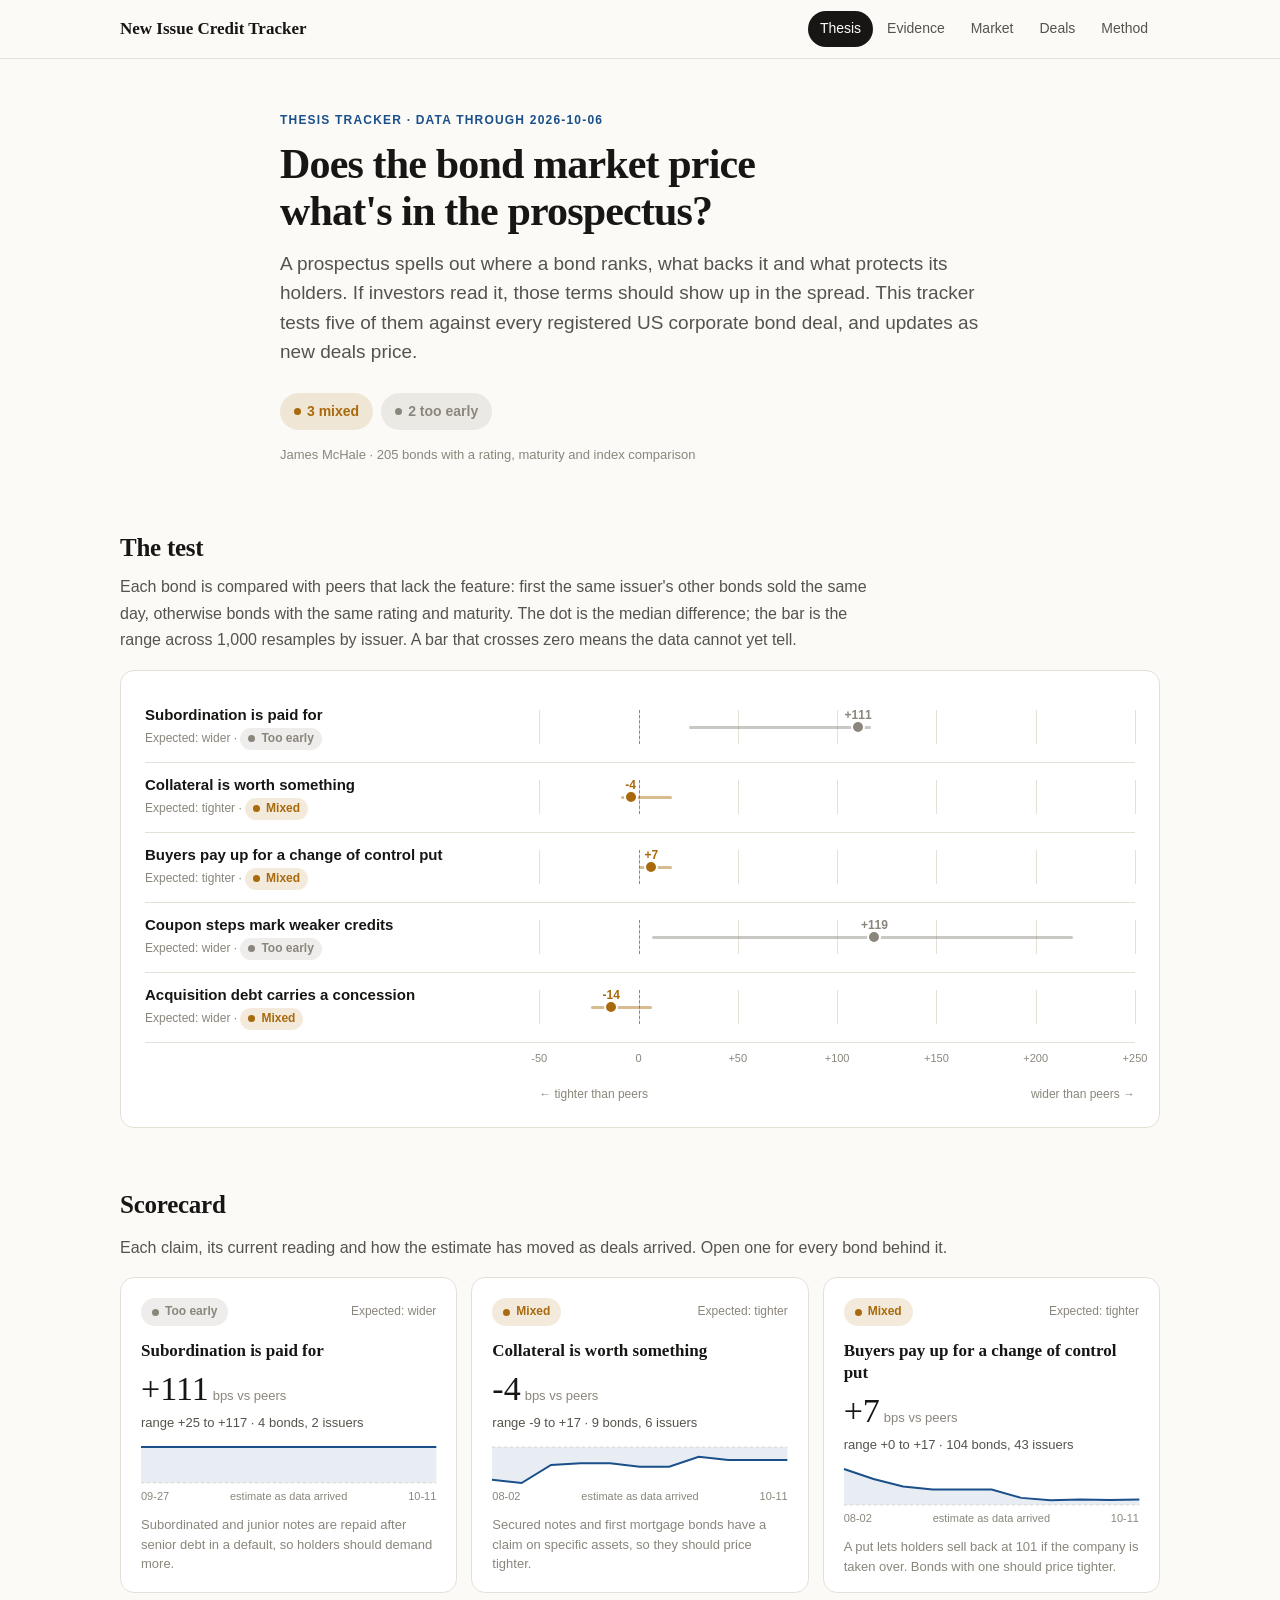
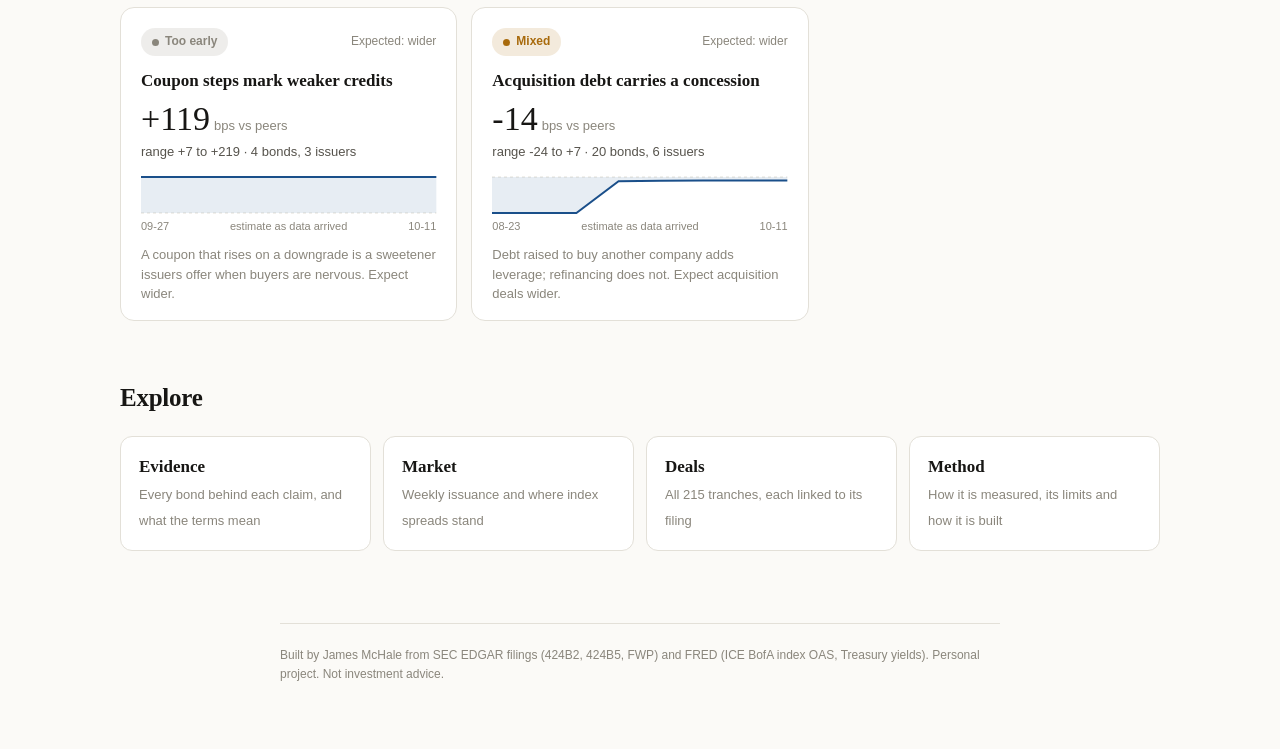
==== site/index.html @ 5d70017f "Weekly update on GitHub Actions weekly.py runs the whole pipeline: new term sheets, proceeds, struct" ====
<!doctype html><html lang="en"><head><meta charset="utf-8">
<meta name="viewport" content="width=device-width,initial-scale=1">
<title>Does the bond market price what's in the prospectus?</title>
<meta name="description" content="A live test of whether ranking, collateral, covenants and use of proceeds show up in new issue corporate bond spreads, read from SEC filings.">
<meta property="og:title" content="Does the bond market price what's in the prospectus?"><meta property="og:description" content="A live test of whether ranking, collateral, covenants and use of proceeds show up in new issue corporate bond spreads, read from SEC filings.">
<meta property="og:type" content="website"><meta name="twitter:card" content="summary">
<link rel="stylesheet" href="style.css"></head>
<body data-page="thesis"><div id="tip"></div>
<div class="site"><div class="in"><a class="brand" href="index.html">New Issue Credit Tracker</a><nav><a href="index.html" aria-current=page>Thesis</a><a href="evidence.html">Evidence</a><a href="market.html">Market</a><a href="deals.html">Deals</a><a href="method.html">Method</a></nav></div></div>

<header class="page col">
  <p class="kicker">Thesis tracker · data through 2026-10-06</p>
  <h1>Does the bond market price what's in the prospectus?</h1>
  <p class="dek">A prospectus spells out where a bond ranks, what backs it and what protects its holders.
  If investors read it, those terms should show up in the spread. This tracker tests five of them against
  every registered US corporate bond deal, and updates as new deals price.</p>
  <div class="verdicts"><span class="pill big v-mixed">3 mixed</span><span class="pill big v-early">2 too early</span></div>
  <p class="byline">James McHale · 205 bonds with a rating, maturity and index comparison</p>
</header>
<main class="wide">
  <h2>The test</h2>
  <p class="col" style="padding:0;margin-left:0">Each bond is compared with peers that lack the feature: first the same
  issuer's other bonds sold the same day, otherwise bonds with the same rating and maturity. The dot is the
  median difference; the bar is the range across 1,000 resamples by issuer. A bar that crosses zero means
  the data cannot yet tell.</p>
  <div class="panel forest" id="forest"></div>

  <h2>Scorecard</h2>
  <p>Each claim, its current reading and how the estimate has moved as deals arrived. Open one for every bond behind it.</p>
  <div class="cards" id="cards"></div>

  <h2>Explore</h2>
  <div class="next">
    <a href="evidence.html"><b>Evidence</b><span>Every bond behind each claim, and what the terms mean</span></a>
    <a href="market.html"><b>Market</b><span>Weekly issuance and where index spreads stand</span></a>
    <a href="deals.html"><b>Deals</b><span>All 215 tranches, each linked to its filing</span></a>
    <a href="method.html"><b>Method</b><span>How it is measured, its limits and how it is built</span></a>
  </div>
</main>
<div class="col"><footer>Built by James McHale from SEC EDGAR filings (424B2, 424B5, FWP) and FRED
(ICE BofA index OAS, Treasury yields). Personal project. Not investment advice.</footer></div>
<script src="data.js"></script><script src="app.js"></script></body></html>
---- site/style.css ----
:root{color-scheme:light;--bg:#fbfaf7;--surface:#fff;--line:#e3e0d8;--ink:#171614;--ink2:#56534c;
--ink3:#8a867c;--accent:#1a4f8a;--s1:#2a78d6;--s2:#eb6834;--s3:#9b978d;--chip:#f1efe9;
--hold:#1b7f4c;--not:#c2410c;--mixed:#a86a0c;--early:#8a867c}
@media (prefers-color-scheme:dark){:root:not([data-theme=light]){color-scheme:dark;--bg:#15150f;--surface:#1b1b18;
--line:#302f2a;--ink:#f7f5ef;--ink2:#c2bfb4;--ink3:#8d8a80;--accent:#7fb2ee;--s1:#3987e5;--s2:#d95926;
--s3:#6f6c63;--chip:#26261f;--hold:#4cc38a;--not:#f0844e;--mixed:#e3a63c;--early:#8d8a80}}
:root[data-theme=dark]{color-scheme:dark;--bg:#15150f;--surface:#1b1b18;--line:#302f2a;--ink:#f7f5ef;
--ink2:#c2bfb4;--ink3:#8d8a80;--accent:#7fb2ee;--s1:#3987e5;--s2:#d95926;--s3:#6f6c63;--chip:#26261f;
--hold:#4cc38a;--not:#f0844e;--mixed:#e3a63c;--early:#8d8a80}
*{box-sizing:border-box}
html{scroll-padding-top:72px}
body{margin:0;background:var(--bg);color:var(--ink);font:16px/1.65 ui-sans-serif,-apple-system,"Segoe UI",sans-serif}
a{color:var(--accent)}
.col{max-width:760px;margin:0 auto;padding:0 20px}
.wide{max-width:1080px;margin:0 auto;padding:0 20px}
.site{border-bottom:1px solid var(--line);background:var(--bg);position:sticky;top:0;z-index:20}
.site .in{max-width:1080px;margin:0 auto;padding:0 20px;display:flex;align-items:center;gap:24px;min-height:58px}
.brand{font-family:Georgia,serif;font-weight:600;color:var(--ink);text-decoration:none;font-size:17px;white-space:nowrap}
.site nav{display:flex;gap:2px;margin-left:auto;overflow-x:auto}
.site nav a{color:var(--ink2);text-decoration:none;font-size:14px;padding:6px 12px;border-radius:999px;white-space:nowrap}
.site nav a:hover{color:var(--ink);background:var(--chip)}
.site nav a[aria-current=page]{background:var(--ink);color:var(--bg)}
header.page{padding-top:52px;padding-bottom:6px}
.kicker{font-size:12px;text-transform:uppercase;letter-spacing:.1em;color:var(--accent);font-weight:600;margin:0 0 10px}
h1{font-family:Georgia,"Iowan Old Style",serif;font-size:42px;line-height:1.12;letter-spacing:-.02em;margin:0 0 14px;font-weight:600;text-wrap:balance}
h2{font-family:Georgia,serif;font-size:25px;letter-spacing:-.01em;margin:56px 0 6px;font-weight:600}
h3{font-size:13px;text-transform:uppercase;letter-spacing:.08em;color:var(--ink3);margin:28px 0 8px;font-weight:600}
.dek{font-size:19px;line-height:1.55;color:var(--ink2);margin:0 0 8px;text-wrap:pretty}
.byline{font-size:13px;color:var(--ink3);margin:14px 0 0}
p{color:var(--ink2);margin:10px 0 14px}
.verdicts{display:flex;flex-wrap:wrap;gap:8px;margin:26px 0 0}
.pill{display:inline-flex;align-items:center;gap:6px;font-size:12px;font-weight:600;border-radius:999px;padding:4px 11px;white-space:nowrap}
.pill::before{content:"";width:7px;height:7px;border-radius:50%;background:currentColor}
.pill.big{font-size:14px;padding:7px 14px}
.v-hold{color:var(--hold);background:color-mix(in srgb,var(--hold) 13%,transparent)}
.v-not{color:var(--not);background:color-mix(in srgb,var(--not) 13%,transparent)}
.v-mixed{color:var(--mixed);background:color-mix(in srgb,var(--mixed) 14%,transparent)}
.v-early{color:var(--early);background:color-mix(in srgb,var(--early) 15%,transparent)}
.panel{background:var(--surface);border:1px solid var(--line);border-radius:14px;padding:22px 24px;margin:16px 0 0}
.panel .cap{font-size:12px;color:var(--ink3);margin:14px 0 0}
.forest .row{display:grid;grid-template-columns:minmax(0,38%) 1fr;gap:18px;align-items:center;padding:12px 0;
border-bottom:1px solid var(--line);text-decoration:none;color:inherit}
.forest .row:last-child{border-bottom:none}
.forest a.row:hover .name{color:var(--accent)}
.forest .name{font-size:15px;font-weight:600;color:var(--ink);line-height:1.35}
.forest .sub{font-size:12px;color:var(--ink3);margin-top:3px}
.track{position:relative;height:34px}
.track .zero{position:absolute;top:0;bottom:0;width:0;border-left:1px dashed var(--ink3)}
.track .gl{position:absolute;top:0;bottom:0;width:0;border-left:1px solid var(--line)}
.track .wh{position:absolute;top:50%;height:3px;margin-top:-1.5px;border-radius:2px;opacity:.45;background:currentColor}
.track .pt{position:absolute;top:50%;width:14px;height:14px;margin:-7px 0 0 -7px;border-radius:50%;
background:currentColor;border:2px solid var(--surface)}
.track .lab{position:absolute;top:-4px;font-size:12px;font-weight:600;font-variant-numeric:tabular-nums;transform:translateX(-50%);white-space:nowrap}
.axis{display:grid;grid-template-columns:minmax(0,38%) 1fr;gap:18px;margin-top:6px}
.axis .ticks{position:relative;height:18px;font-size:11px;color:var(--ink3);font-variant-numeric:tabular-nums}
.axis .ticks span{position:absolute;transform:translateX(-50%)}
.axis .ends{grid-column:2;display:flex;justify-content:space-between;font-size:12px;color:var(--ink3)}
.cards{display:grid;grid-template-columns:repeat(auto-fill,minmax(300px,1fr));gap:14px;margin-top:16px}
.card{display:block;background:var(--surface);border:1px solid var(--line);border-radius:14px;padding:20px 20px 16px;
text-decoration:none;color:inherit;transition:border-color .15s,transform .15s}
.card:hover{border-color:var(--ink3);transform:translateY(-1px)}
.card .top{display:flex;justify-content:space-between;align-items:center;gap:8px}
.card .exp{font-size:12px;color:var(--ink3)}
.card h3{font:600 17px/1.3 Georgia,serif;color:var(--ink);text-transform:none;letter-spacing:0;margin:14px 0 8px}
.card .num{font-family:Georgia,serif;font-size:34px;font-variant-numeric:tabular-nums;line-height:1.1}
.card .num small{font:13px ui-sans-serif,sans-serif;color:var(--ink3);margin-left:4px}
.card .meta{font-size:13px;color:var(--ink2);margin:4px 0 10px}
.card .why{font-size:13px;color:var(--ink3);margin:10px 0 0;line-height:1.5}
.spark{display:block;width:100%;height:44px}
.spark{margin-top:6px}.spark .ln{fill:none;stroke:var(--accent);stroke-width:2;vector-effect:non-scaling-stroke}
.spark .ar{fill:color-mix(in srgb,var(--accent) 10%,transparent)}
.spark .z{stroke:var(--line);stroke-dasharray:3 3;vector-effect:non-scaling-stroke}
.spark-cap{display:flex;justify-content:space-between;font-size:11px;color:var(--ink3)}
.next{display:grid;grid-template-columns:repeat(auto-fill,minmax(220px,1fr));gap:12px;margin:18px 0 0}
.next a{display:block;padding:16px 18px;border:1px solid var(--line);border-radius:12px;text-decoration:none;color:var(--ink);background:var(--surface)}
.next a:hover{border-color:var(--ink3)}
.next b{display:block;font-family:Georgia,serif;font-size:17px;font-weight:600}
.next span{font-size:13px;color:var(--ink3)}
.claimnav{display:flex;flex-wrap:wrap;gap:8px;margin:22px 0 0}
.claimnav a{font-size:13px;text-decoration:none;color:var(--ink2);background:var(--chip);border-radius:999px;padding:6px 12px}
.claimnav a:hover{color:var(--ink)}
section.claim{border-top:1px solid var(--line);margin-top:56px;padding-top:8px}
section.claim h2{margin-top:22px}
.facts{display:flex;flex-wrap:wrap;gap:28px;margin:18px 0 6px}
.facts .v{font-family:Georgia,serif;font-size:26px;font-variant-numeric:tabular-nums}
.facts .k{font-size:12px;color:var(--ink3);text-transform:uppercase;letter-spacing:.06em}
.strip{position:relative;height:120px;margin:8px 0 0}
.strip .zero{position:absolute;top:0;bottom:22px;border-left:1px dashed var(--ink3)}
.strip .medl{position:absolute;top:0;bottom:22px;border-left:2px solid var(--ink)}
.strip .medl span{position:absolute;top:-2px;left:6px;font-size:11px;font-weight:600;white-space:nowrap}
.strip .d{position:absolute;width:12px;height:12px;margin-left:-6px;border-radius:50%;border:1.5px solid var(--surface);cursor:pointer}
.strip .d.issuer{background:var(--s1)}.strip .d.cell{background:var(--s3)}
.strip .t{position:absolute;bottom:0;font-size:11px;color:var(--ink3);transform:translateX(-50%);font-variant-numeric:tabular-nums}
.callout{border-left:3px solid var(--accent);padding:4px 0 4px 16px;margin:18px 0}
.callout p{margin:4px 0;color:var(--ink)}
.checks{font-size:14px;color:var(--ink2);padding-left:20px;margin:10px 0}
.stats{display:flex;flex-wrap:wrap;gap:34px;margin:22px 0 4px}
.stat .v{font-family:Georgia,serif;font-size:28px;font-variant-numeric:tabular-nums}
.stat .k{font-size:12px;color:var(--ink3);text-transform:uppercase;letter-spacing:.06em}
.controls{display:flex;flex-wrap:wrap;gap:8px;align-items:center;margin:16px 0 4px}
.controls.sticky{position:sticky;top:58px;background:var(--bg);padding:12px 0;z-index:5;border-bottom:1px solid var(--line)}
button.f,select,input{font:13px ui-sans-serif,sans-serif;color:var(--ink);background:var(--surface);
border:1px solid var(--line);border-radius:999px;padding:6px 13px;cursor:pointer}
button.f[aria-pressed=true]{background:var(--ink);color:var(--bg);border-color:var(--ink)}
input{cursor:text;border-radius:8px;min-width:190px}
select.fsel{border-radius:8px}
.chip{background:var(--chip);border-radius:999px;padding:5px 11px;font-size:12px;color:var(--ink2);cursor:pointer}
.chip b{color:var(--ink)}
.gap{width:10px}
figure{margin:14px 0 0;background:var(--surface);border:1px solid var(--line);border-radius:12px;padding:16px}
figcaption{font-size:12px;color:var(--ink3);margin-top:10px}
svg{width:100%;height:auto;display:block;overflow:visible}
.bar{fill:var(--accent);cursor:pointer}
.bar:hover{opacity:.75}
.bar.off{fill:var(--line)}
.dot{stroke:var(--surface);stroke-width:1.5;cursor:pointer}
.dot.p1{fill:var(--s1)}.dot.p2{fill:var(--s2)}.dot.p3{fill:var(--s3);opacity:.55}
.grid{stroke:var(--line)}
.zero{stroke:var(--ink3);stroke-dasharray:3 3}
.tick{fill:var(--ink3);font-size:12px;font-variant-numeric:tabular-nums}
.axl{fill:var(--ink3);font-size:12px}
.line{fill:none;stroke-width:2.5}
.line.bbb{stroke:var(--s1)}.line.bb{stroke:var(--s2)}
.legend{display:flex;gap:18px;flex-wrap:wrap;font-size:12px;color:var(--ink2);margin-top:12px}
.key{width:9px;height:9px;border-radius:50%;display:inline-block;margin-right:6px}
.tablewrap{max-height:72vh;overflow:auto;border:1px solid var(--line);border-radius:12px;background:var(--surface)}
table{width:100%;border-collapse:collapse;font-size:13px}
thead th{position:sticky;top:0;background:var(--surface);z-index:2;box-shadow:0 1px 0 var(--line)}
.rowcount{font-size:12px;color:var(--ink3);margin-left:auto}
th{text-align:left;font-size:11px;text-transform:uppercase;letter-spacing:.05em;color:var(--ink3);
padding:9px 10px;border-bottom:1px solid var(--line);cursor:pointer;white-space:nowrap;user-select:none}
th:hover{color:var(--ink)}
td{padding:9px 10px;border-bottom:1px solid var(--line);color:var(--ink2)}
td.n{text-align:right;font-variant-numeric:tabular-nums;color:var(--ink);white-space:nowrap}
tr.row{cursor:pointer}
tr.row:hover td{background:var(--chip)}
tr.detail td{background:var(--chip);color:var(--ink2);font-size:13px}
.flag{color:var(--s2);font-weight:600}
.note{font-size:14px;color:var(--ink3);border-left:2px solid var(--line);padding-left:16px}
ul{color:var(--ink2);font-size:15px;padding-left:20px}
li{margin:4px 0}
#tip{position:fixed;pointer-events:none;opacity:0;background:var(--ink);color:var(--bg);font-size:12px;max-width:280px;
line-height:1.4;padding:7px 10px;border-radius:7px;transform:translate(-50%,-125%);transition:opacity .08s;z-index:30}
.stab{width:100%;border-collapse:collapse;font-size:14px}
.stab th,.stab td{padding:7px 10px;border-bottom:1px solid var(--line);text-align:left}
.stab th.n,.stab td.n{text-align:right}
.stab tr.first td{border-top:1px solid var(--line)}
.stab .nn{color:var(--ink3);font-size:12px}
.steps{width:100%;border-collapse:collapse;font-size:14px;margin:10px 0}
.steps td{padding:9px 10px;border-bottom:1px solid var(--line);vertical-align:top}
.steps td:first-child{font-weight:600;color:var(--ink);white-space:nowrap}
.steps code{font-size:12px;background:var(--chip);padding:1px 6px;border-radius:5px}
footer{margin:72px 0 0;padding:22px 0 64px;border-top:1px solid var(--line);font-size:12px;color:var(--ink3)}
@media(max-width:620px){
  .site{position:static}.site .in{flex-wrap:wrap;gap:4px;padding:12px 16px}.site nav{margin:0 -8px;width:calc(100% + 16px)}
  .col,.wide{padding:0 16px}h1{font-size:31px}.dek{font-size:17px}header.page{padding-top:32px}
  .forest .row,.axis{grid-template-columns:1fr;gap:4px}.axis .ticks,.axis .ends{grid-column:1}.axis>div:first-child{display:none}
  .controls.sticky{top:0}.hide-s{display:none}.tick,.axl{font-size:26px}.panel{padding:18px 16px}}

/* extras */
.recap{background:var(--surface);border:1px solid var(--line);border-radius:12px;padding:22px 26px}
.recap p{color:var(--ink);font-size:16px;line-height:1.7;margin:0 0 12px}
.recap .stamp{font-size:12px;color:var(--ink3);border-top:1px solid var(--line);padding-top:10px;margin:14px 0 0}
.ask{display:flex;gap:8px;flex-wrap:wrap;align-items:center;margin:10px 0 6px}
#askbox{flex:1;min-width:260px;border-radius:8px;padding:9px 13px}
.askbtn{border-radius:8px;background:var(--ink);color:var(--bg);border:1px solid var(--ink);
padding:9px 16px;cursor:pointer;font-size:13px}
.examples{display:flex;gap:7px;flex-wrap:wrap;margin:2px 0 4px}
.ex{font-size:12px;color:var(--ink2);background:var(--chip);border:none;border-radius:999px;
padding:5px 11px;cursor:pointer}
.ex:hover{color:var(--ink)}
#askout{font-size:15px;color:var(--ink);background:var(--chip);border-radius:8px;
padding:12px 14px;margin:8px 0 0;display:none}
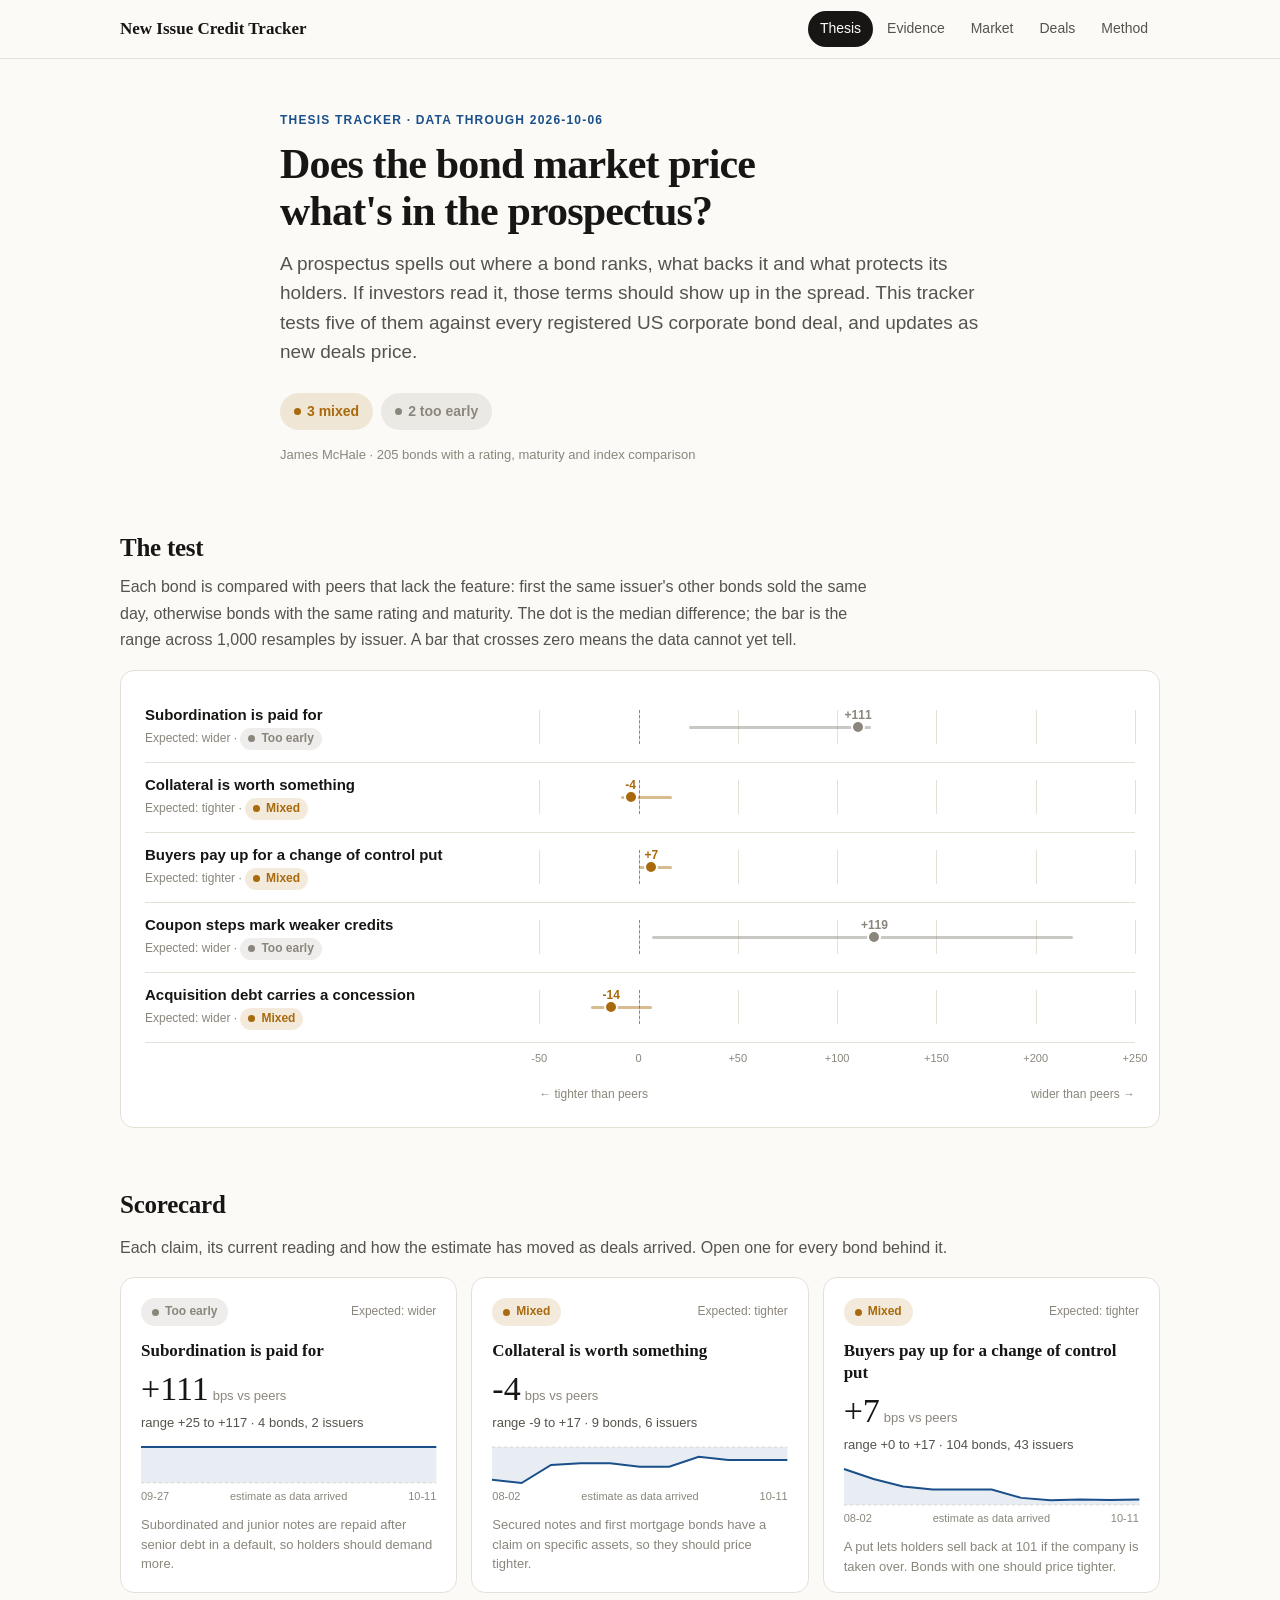
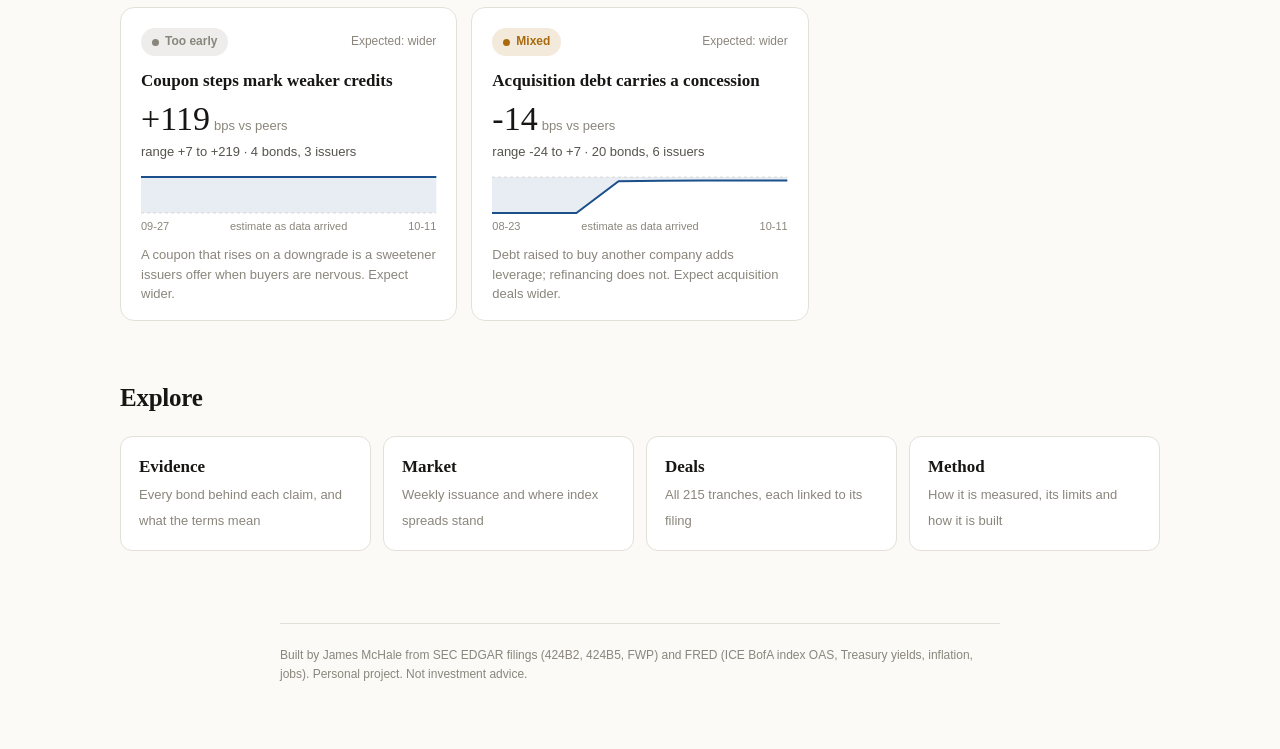
==== commit b5274d9f: "Add the macro backdrop and a data-day timing test to the Market page macro.py pulls inflation, jobs " ====
--- a/site/index.html
+++ b/site/index.html
@@ -38,5 +38,5 @@
   </div>
 </main>
 <div class="col"><footer>Built by James McHale from SEC EDGAR filings (424B2, 424B5, FWP) and FRED
-(ICE BofA index OAS, Treasury yields). Personal project. Not investment advice.</footer></div>
+(ICE BofA index OAS, Treasury yields, inflation, jobs). Personal project. Not investment advice.</footer></div>
 <script src="data.js"></script><script src="app.js"></script></body></html>
--- a/site/style.css
+++ b/site/style.css
@@ -1,12 +1,12 @@
 
 :root{color-scheme:light;--bg:#fbfaf7;--surface:#fff;--line:#e3e0d8;--ink:#171614;--ink2:#56534c;
---ink3:#8a867c;--accent:#1a4f8a;--s1:#2a78d6;--s2:#eb6834;--s3:#9b978d;--chip:#f1efe9;
+--ink3:#8a867c;--accent:#1a4f8a;--s1:#2a78d6;--s2:#eb6834;--s3:#9b978d;--s4:#0f9583;--chip:#f1efe9;
 --hold:#1b7f4c;--not:#c2410c;--mixed:#a86a0c;--early:#8a867c}
 @media (prefers-color-scheme:dark){:root:not([data-theme=light]){color-scheme:dark;--bg:#15150f;--surface:#1b1b18;
 --line:#302f2a;--ink:#f7f5ef;--ink2:#c2bfb4;--ink3:#8d8a80;--accent:#7fb2ee;--s1:#3987e5;--s2:#d95926;
---s3:#6f6c63;--chip:#26261f;--hold:#4cc38a;--not:#f0844e;--mixed:#e3a63c;--early:#8d8a80}}
+--s3:#6f6c63;--s4:#2bab97;--chip:#26261f;--hold:#4cc38a;--not:#f0844e;--mixed:#e3a63c;--early:#8d8a80}}
 :root[data-theme=dark]{color-scheme:dark;--bg:#15150f;--surface:#1b1b18;--line:#302f2a;--ink:#f7f5ef;
---ink2:#c2bfb4;--ink3:#8d8a80;--accent:#7fb2ee;--s1:#3987e5;--s2:#d95926;--s3:#6f6c63;--chip:#26261f;
+--ink2:#c2bfb4;--ink3:#8d8a80;--accent:#7fb2ee;--s1:#3987e5;--s2:#d95926;--s3:#6f6c63;--s4:#2bab97;--chip:#26261f;
 --hold:#4cc38a;--not:#f0844e;--mixed:#e3a63c;--early:#8d8a80}
 *{box-sizing:border-box}
 html{scroll-padding-top:72px}
@@ -122,6 +122,12 @@
 .axl{fill:var(--ink3);font-size:12px}
 .line{fill:none;stroke-width:2.5}
 .line.bbb{stroke:var(--s1)}.line.bb{stroke:var(--s2)}
+.line.m1{stroke:var(--s1)}.line.m2{stroke:var(--s2)}.line.m3{stroke:var(--s4)}.line.m4{stroke:var(--ink);stroke-dasharray:7 5}
+.hit{fill:transparent}.hit:hover{fill:var(--chip);opacity:.5}
+.evt{fill:var(--ink2);font-size:12px;font-weight:600}
+.stat .d{font-size:12px;color:var(--ink3)}
+.timing{max-width:460px;margin-top:16px}
+.stats.macro{display:grid;grid-template-columns:repeat(3,minmax(0,1fr));gap:22px 34px;margin-bottom:8px}
 .legend{display:flex;gap:18px;flex-wrap:wrap;font-size:12px;color:var(--ink2);margin-top:12px}
 .key{width:9px;height:9px;border-radius:50%;display:inline-block;margin-right:6px}
 .tablewrap{max-height:72vh;overflow:auto;border:1px solid var(--line);border-radius:12px;background:var(--surface)}
@@ -156,7 +162,7 @@
   .site{position:static}.site .in{flex-wrap:wrap;gap:4px;padding:12px 16px}.site nav{margin:0 -8px;width:calc(100% + 16px)}
   .col,.wide{padding:0 16px}h1{font-size:31px}.dek{font-size:17px}header.page{padding-top:32px}
   .forest .row,.axis{grid-template-columns:1fr;gap:4px}.axis .ticks,.axis .ends{grid-column:1}.axis>div:first-child{display:none}
-  .controls.sticky{top:0}.hide-s{display:none}.tick,.axl{font-size:26px}.panel{padding:18px 16px}}
+  .controls.sticky{top:0}.hide-s{display:none}.tick,.axl,.evt{font-size:26px}.stats.macro{grid-template-columns:repeat(2,minmax(0,1fr));gap:18px 16px}.stats.macro .v{font-size:23px}.panel{padding:18px 16px}}
 
 /* extras */
 .recap{background:var(--surface);border:1px solid var(--line);border-radius:12px;padding:22px 26px}
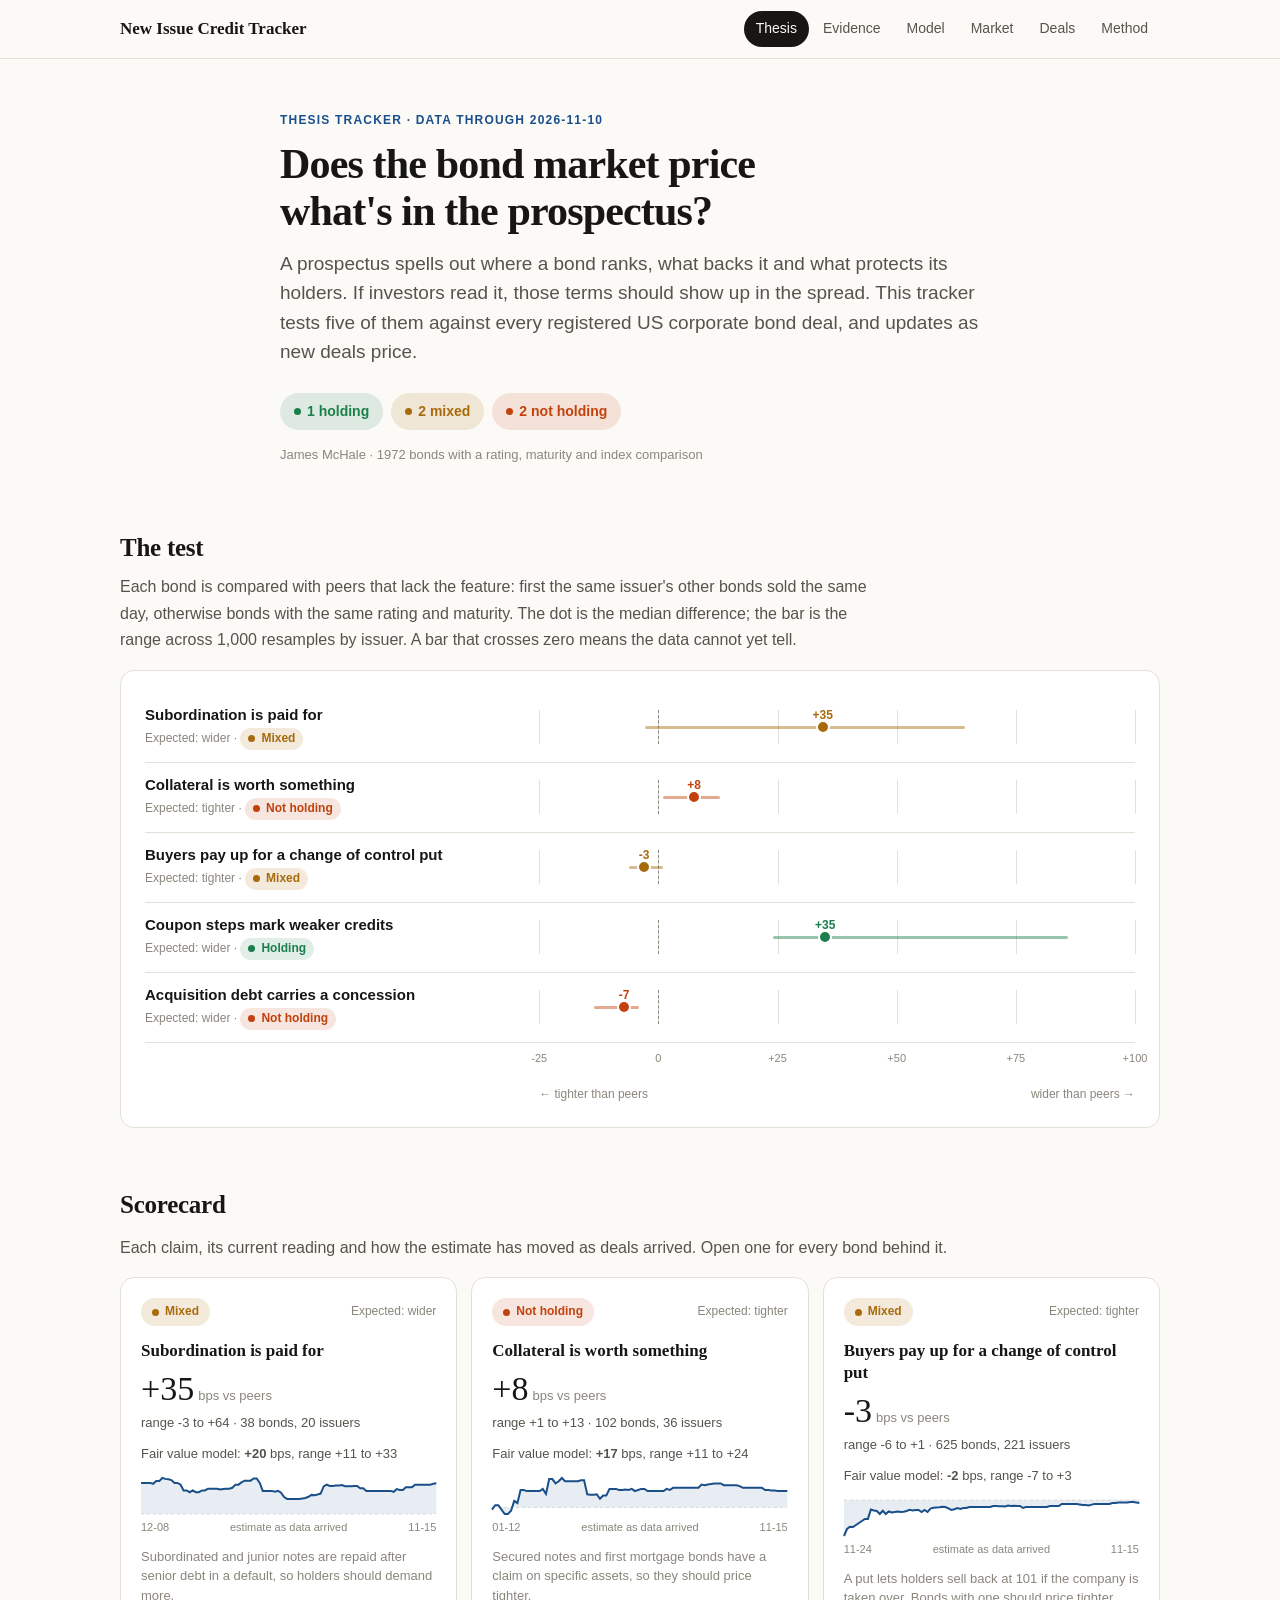
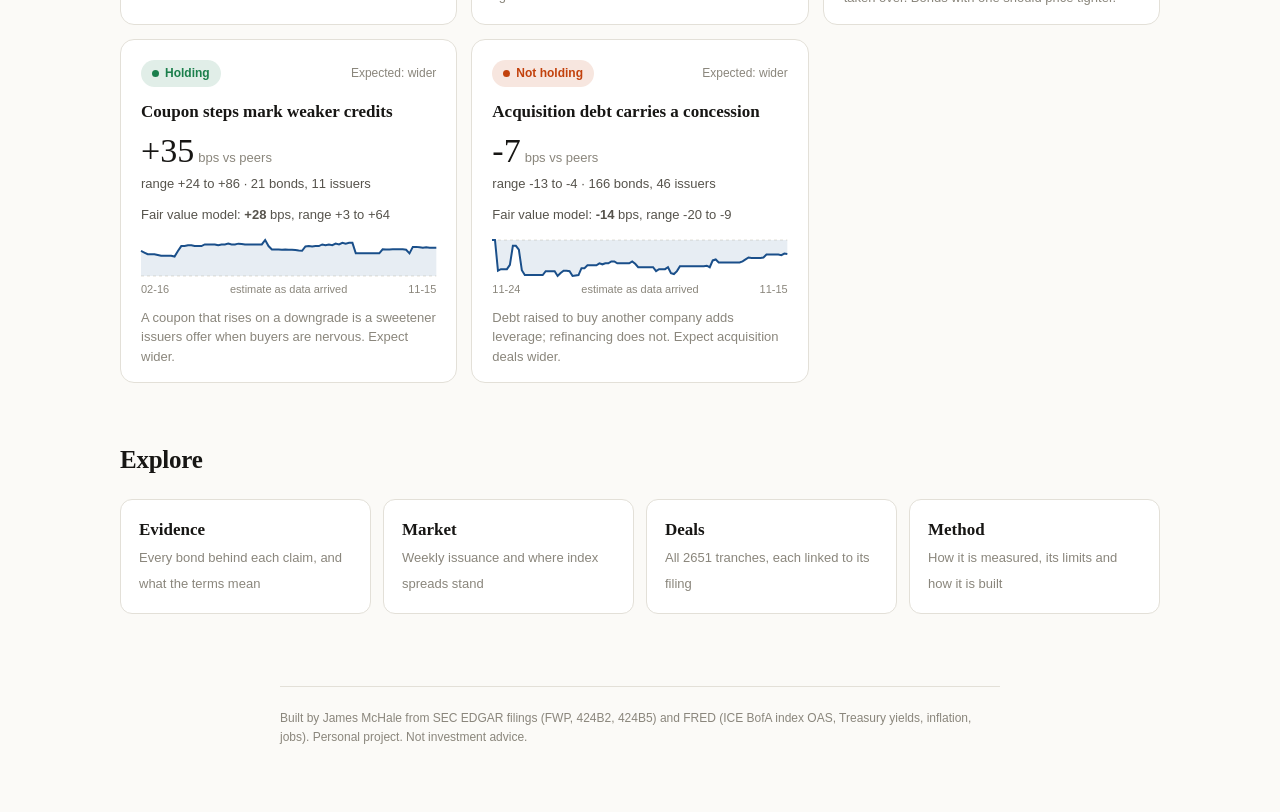
==== commit 570e2438: "Free pipeline, two-year backfill, fair value model - Rule-based term sheet parser (parse_fwp.py) rep" ====
--- a/site/index.html
+++ b/site/index.html
@@ -6,16 +6,16 @@
 <meta property="og:type" content="website"><meta name="twitter:card" content="summary">
 <link rel="stylesheet" href="style.css"></head>
 <body data-page="thesis"><div id="tip"></div>
-<div class="site"><div class="in"><a class="brand" href="index.html">New Issue Credit Tracker</a><nav><a href="index.html" aria-current=page>Thesis</a><a href="evidence.html">Evidence</a><a href="market.html">Market</a><a href="deals.html">Deals</a><a href="method.html">Method</a></nav></div></div>
+<div class="site"><div class="in"><a class="brand" href="index.html">New Issue Credit Tracker</a><nav><a href="index.html" aria-current=page>Thesis</a><a href="evidence.html">Evidence</a><a href="model.html">Model</a><a href="market.html">Market</a><a href="deals.html">Deals</a><a href="method.html">Method</a></nav></div></div>
 
 <header class="page col">
-  <p class="kicker">Thesis tracker · data through 2026-10-06</p>
+  <p class="kicker">Thesis tracker · data through 2026-11-10</p>
   <h1>Does the bond market price what's in the prospectus?</h1>
   <p class="dek">A prospectus spells out where a bond ranks, what backs it and what protects its holders.
   If investors read it, those terms should show up in the spread. This tracker tests five of them against
   every registered US corporate bond deal, and updates as new deals price.</p>
-  <div class="verdicts"><span class="pill big v-mixed">3 mixed</span><span class="pill big v-early">2 too early</span></div>
-  <p class="byline">James McHale · 205 bonds with a rating, maturity and index comparison</p>
+  <div class="verdicts"><span class="pill big v-hold">1 holding</span><span class="pill big v-mixed">2 mixed</span><span class="pill big v-not">2 not holding</span></div>
+  <p class="byline">James McHale · 1972 bonds with a rating, maturity and index comparison</p>
 </header>
 <main class="wide">
   <h2>The test</h2>
@@ -33,10 +33,10 @@
   <div class="next">
     <a href="evidence.html"><b>Evidence</b><span>Every bond behind each claim, and what the terms mean</span></a>
     <a href="market.html"><b>Market</b><span>Weekly issuance and where index spreads stand</span></a>
-    <a href="deals.html"><b>Deals</b><span>All 215 tranches, each linked to its filing</span></a>
+    <a href="deals.html"><b>Deals</b><span>All 2651 tranches, each linked to its filing</span></a>
     <a href="method.html"><b>Method</b><span>How it is measured, its limits and how it is built</span></a>
   </div>
 </main>
-<div class="col"><footer>Built by James McHale from SEC EDGAR filings (424B2, 424B5, FWP) and FRED
+<div class="col"><footer>Built by James McHale from SEC EDGAR filings (FWP, 424B2, 424B5) and FRED
 (ICE BofA index OAS, Treasury yields, inflation, jobs). Personal project. Not investment advice.</footer></div>
 <script src="data.js"></script><script src="app.js"></script></body></html>
--- a/site/style.css
+++ b/site/style.css
@@ -66,6 +66,9 @@
 .card .num{font-family:Georgia,serif;font-size:34px;font-variant-numeric:tabular-nums;line-height:1.1}
 .card .num small{font:13px ui-sans-serif,sans-serif;color:var(--ink3);margin-left:4px}
 .card .meta{font-size:13px;color:var(--ink2);margin:4px 0 10px}
+.stats.four{display:grid;grid-template-columns:repeat(4,minmax(0,1fr));gap:22px 34px}
+@media (max-width:700px){.stats.four{grid-template-columns:repeat(2,minmax(0,1fr));gap:18px 16px}}
+.card .mline{margin-top:4px;color:var(--ink2)}
 .card .why{font-size:13px;color:var(--ink3);margin:10px 0 0;line-height:1.5}
 .spark{display:block;width:100%;height:44px}
 .spark{margin-top:6px}.spark .ln{fill:none;stroke:var(--accent);stroke-width:2;vector-effect:non-scaling-stroke}
